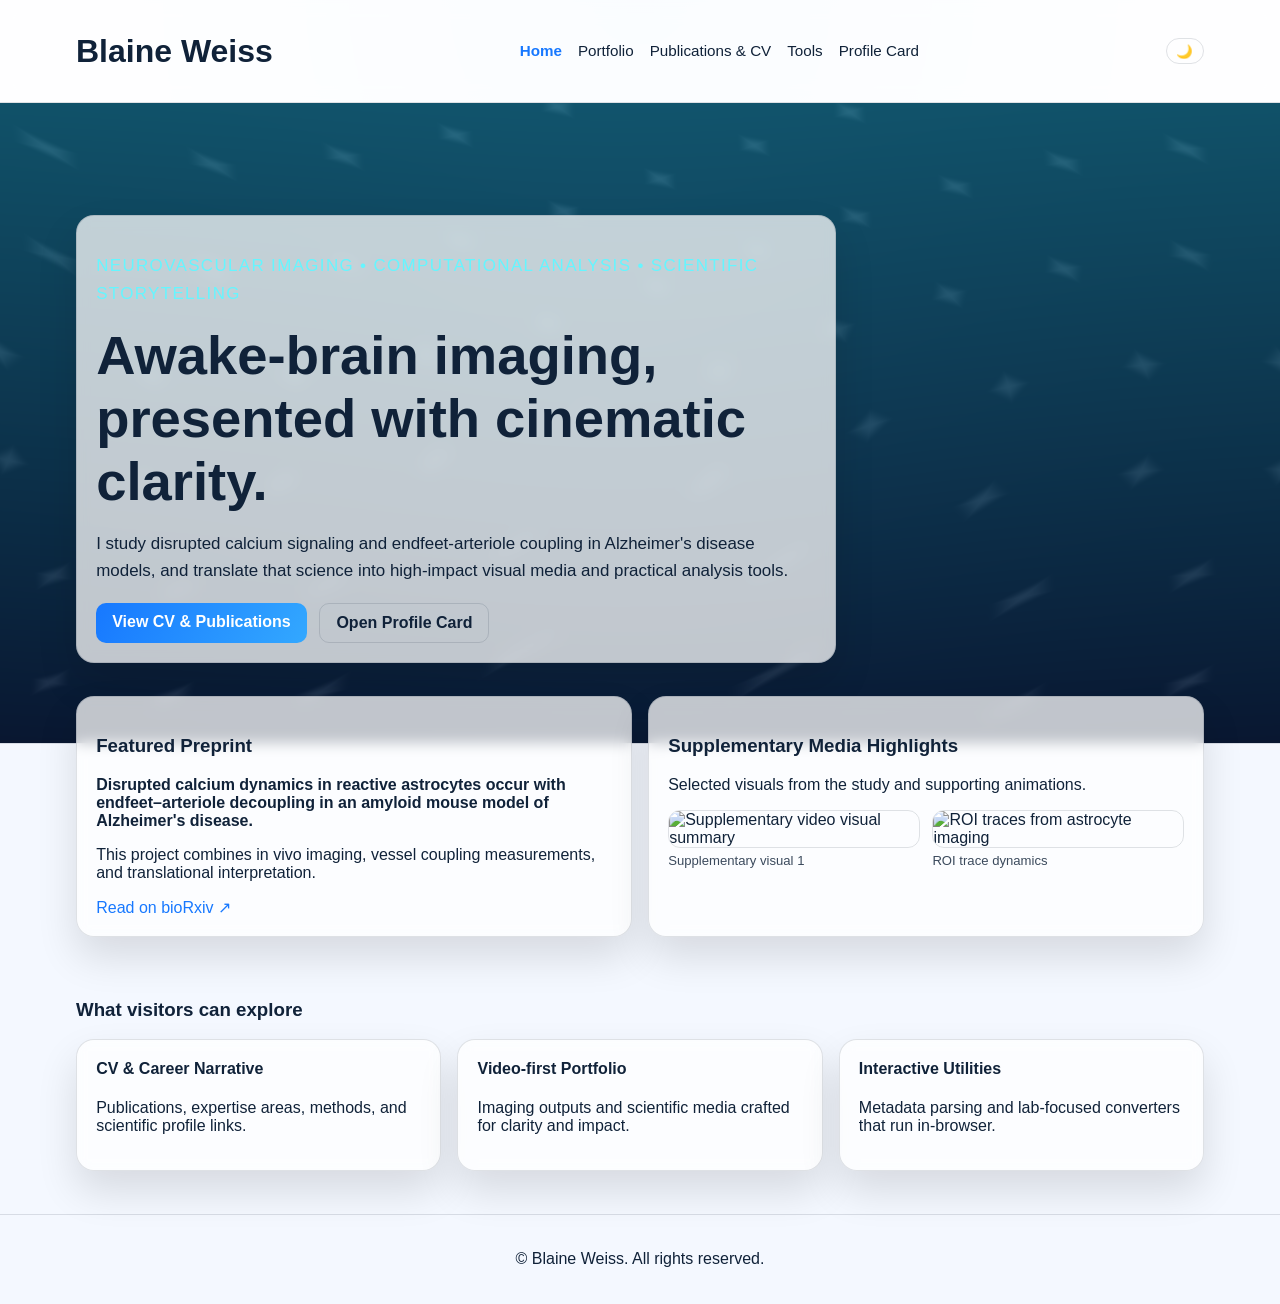
==== index.html @ a41b8e27 "Revamp site with cinematic homepage and functional tool suite" ====
<!DOCTYPE html>
<html lang="en">
  <head>
    <meta charset="UTF-8" />
    <meta name="viewport" content="width=device-width, initial-scale=1.0" />
    <title>Blaine Weiss – Neurovascular Imaging Research</title>
    <script>
      (function () {
        try {
          var stored = localStorage.getItem('theme');
          var prefersDark = window.matchMedia && window.matchMedia('(prefers-color-scheme: dark)').matches;
          var useDark = stored ? stored === 'dark' : prefersDark;
          if (useDark) {
            document.documentElement.classList.add('dark');
          }
        } catch (e) {}
      })();
    </script>
    <link rel="stylesheet" href="Vendor/bootstrap/bootstrap.min.css" />
    <link rel="stylesheet" href="css/style.css" />
  </head>
  <body>
    <header class="site-header">
      <div class="container">
        <h1 class="logo"><a href="index.html">Blaine Weiss</a></h1>
        <nav class="site-nav">
          <ul>
            <li><a href="index.html" class="active">Home</a></li>
            <li><a href="portfolio.html">Portfolio</a></li>
            <li><a href="publications.html">Publications &amp; CV</a></li>
            <li><a href="tools.html">Tools</a></li>
            <li><a href="profile.html">Profile Card</a></li>
          </ul>
        </nav>
        <button id="mode-toggle" class="mode-toggle" aria-label="Toggle dark/light mode">🌙</button>
      </div>
    </header>

    <main>
      <section class="hero hero-raytrace">
        <canvas id="ray-canvas" aria-hidden="true"></canvas>
        <div class="container hero-inner">
          <div class="hero-content glass-panel">
            <p class="eyebrow">Neurovascular Imaging • Computational Analysis • Scientific Storytelling</p>
            <h2>Awake-brain imaging, presented with cinematic clarity.</h2>
            <p>
              I study disrupted calcium signaling and endfeet-arteriole coupling in Alzheimer's disease models,
              and translate that science into high-impact visual media and practical analysis tools.
            </p>
            <div class="hero-ctas">
              <a class="cta-btn" href="publications.html">View CV &amp; Publications</a>
              <a class="ghost-btn" href="profile.html">Open Profile Card</a>
            </div>
          </div>
        </div>
      </section>

      <section class="container feature-grid">
        <article class="glass-panel">
          <h3>Featured Preprint</h3>
          <p>
            <strong>Disrupted calcium dynamics in reactive astrocytes occur with endfeet–arteriole decoupling in an amyloid mouse model of Alzheimer's disease.</strong>
          </p>
          <p>
            This project combines in vivo imaging, vessel coupling measurements, and translational interpretation.
          </p>
          <a href="https://www.biorxiv.org/content/10.1101/2025.01.24.634584v2" target="_blank" rel="noopener">Read on bioRxiv ↗</a>
        </article>

        <article class="glass-panel">
          <h3>Supplementary Media Highlights</h3>
          <p>Selected visuals from the study and supporting animations.</p>
          <div class="media-strip">
            <figure>
              <img src="assets/gifs/TESTsupp1.gif" alt="Supplementary video visual summary" />
              <figcaption>Supplementary visual 1</figcaption>
            </figure>
            <figure>
              <img src="assets/gifs/AWROITracesFigure.gif" alt="ROI traces from astrocyte imaging" />
              <figcaption>ROI trace dynamics</figcaption>
            </figure>
          </div>
        </article>
      </section>

      <section class="container section-spacer">
        <h3>What visitors can explore</h3>
        <div class="cards-3">
          <article class="glass-panel mini-card">
            <h4>CV &amp; Career Narrative</h4>
            <p>Publications, expertise areas, methods, and scientific profile links.</p>
          </article>
          <article class="glass-panel mini-card">
            <h4>Video-first Portfolio</h4>
            <p>Imaging outputs and scientific media crafted for clarity and impact.</p>
          </article>
          <article class="glass-panel mini-card">
            <h4>Interactive Utilities</h4>
            <p>Metadata parsing and lab-focused converters that run in-browser.</p>
          </article>
        </div>
      </section>
    </main>

    <footer class="site-footer">
      <div class="container">
        <p>&copy; <span id="year"></span> Blaine Weiss. All rights reserved.</p>
      </div>
    </footer>

    <script src="js/main.js"></script>
    <script src="js/ray-hero.js"></script>
  </body>
</html>
---- css/style.css ----
:root {
  --bg-colour: #f4f8ff;
  --text-colour: #102239;
  --accent-colour: #1778ff;
  --accent-2: #65f6ff;
  --panel: rgba(255, 255, 255, 0.75);
  --header-bg: rgba(255, 255, 255, 0.86);
  --border: rgba(16, 34, 57, 0.13);
}

:root.dark {
  --bg-colour: #050b16;
  --text-colour: #ebf4ff;
  --accent-colour: #69acff;
  --accent-2: #6ff9ff;
  --panel: rgba(9, 20, 36, 0.72);
  --header-bg: rgba(5, 11, 22, 0.84);
  --border: rgba(255, 255, 255, 0.14);
}

* { box-sizing: border-box; }
body {
  margin: 0;
  font-family: Inter, -apple-system, BlinkMacSystemFont, 'Segoe UI', sans-serif;
  background: radial-gradient(circle at top, rgba(40, 142, 255, 0.12), transparent 35%), var(--bg-colour);
  color: var(--text-colour);
}

.container { max-width: 1160px; margin: 0 auto; padding: 0 1rem; }
a { color: var(--accent-colour); text-decoration: none; }
a:hover { opacity: 0.85; }

.site-header {
  position: sticky;
  top: 0;
  z-index: 50;
  backdrop-filter: blur(10px);
  background: var(--header-bg);
  border-bottom: 1px solid var(--border);
}
.site-header .container {
  display: flex;
  align-items: center;
  justify-content: space-between;
  gap: 1rem;
  padding: 0.7rem 1rem;
}
.logo a { color: var(--text-colour); font-weight: 700; }
.site-nav ul { list-style: none; margin: 0; padding: 0; display: flex; gap: 1rem; flex-wrap: wrap; }
.site-nav a { color: var(--text-colour); font-size: 0.95rem; }
.site-nav a.active { color: var(--accent-colour); font-weight: 600; }
.mode-toggle { border: 1px solid var(--border); background: transparent; border-radius: 999px; padding: 0.3rem 0.6rem; color: var(--text-colour); }

.hero { position: relative; min-height: 68vh; overflow: hidden; border-bottom: 1px solid var(--border); }
#ray-canvas { position: absolute; inset: 0; width: 100%; height: 100%; display: block; }
.hero-inner { position: relative; z-index: 1; padding: 7rem 1rem 5rem; }
.hero-content { max-width: 760px; }
.eyebrow { text-transform: uppercase; letter-spacing: 0.08em; font-size: 0.75rem; color: var(--accent-2); }
h2 { font-size: clamp(1.8rem, 5vw, 3.4rem); margin: 0.6rem 0 1rem; }
.hero-content p { font-size: 1.06rem; line-height: 1.6; }
.hero-ctas { display: flex; gap: 0.8rem; flex-wrap: wrap; margin-top: 1.2rem; }

.glass-panel {
  background: var(--panel);
  border: 1px solid var(--border);
  border-radius: 18px;
  box-shadow: 0 20px 40px rgba(0, 0, 0, 0.12);
  backdrop-filter: blur(7px);
  padding: 1.2rem;
}

.cta-btn, .ghost-btn {
  display: inline-block;
  padding: 0.62rem 1rem;
  border-radius: 10px;
  font-weight: 600;
}
.cta-btn { border: none; background: linear-gradient(120deg, var(--accent-colour), #33a8ff); color: white; }
.ghost-btn { border: 1px solid var(--border); color: var(--text-colour); background: transparent; }

.feature-grid {
  display: grid;
  grid-template-columns: repeat(auto-fit, minmax(280px, 1fr));
  gap: 1rem;
  margin-top: -3rem;
  position: relative;
  z-index: 3;
}

.media-strip { display: grid; grid-template-columns: repeat(auto-fit, minmax(140px, 1fr)); gap: 0.8rem; }
.media-strip figure { margin: 0; }
.media-strip img { width: 100%; border-radius: 12px; border: 1px solid var(--border); display: block; }
.media-strip figcaption { margin-top: 0.35rem; font-size: 0.82rem; opacity: 0.82; }
.large-gap { margin-top: 1rem; }

.section-spacer { padding: 2.7rem 1rem; }
.cards-3 { display: grid; grid-template-columns: repeat(auto-fit, minmax(230px, 1fr)); gap: 1rem; }
.mini-card h4 { margin-top: 0; }

.tools-grid label { display: block; margin: 0.6rem 0; font-size: 0.9rem; }
.tools-grid input[type="number"],
.tools-grid input[type="file"] {
  width: 100%;
  margin-top: 0.25rem;
  border-radius: 8px;
  border: 1px solid var(--border);
  background: transparent;
  color: var(--text-colour);
  padding: 0.55rem;
}
.tool-box pre {
  min-height: 140px;
  white-space: pre-wrap;
  border: 1px solid var(--border);
  border-radius: 10px;
  padding: 0.7rem;
  margin-top: 0.8rem;
  font-size: 0.83rem;
}
.muted { opacity: 0.8; }
.tool-output { min-height: 46px; }
.small { font-size: 0.82rem; }

.publications-list { display: grid; gap: 1rem; }
.pub-item h3 { margin-top: 0; font-size: 1.1rem; }

.site-footer { border-top: 1px solid var(--border); padding: 1.2rem 0; text-align: center; }

@media (max-width: 900px) {
  .site-header .container { align-items: flex-start; flex-direction: column; }
}
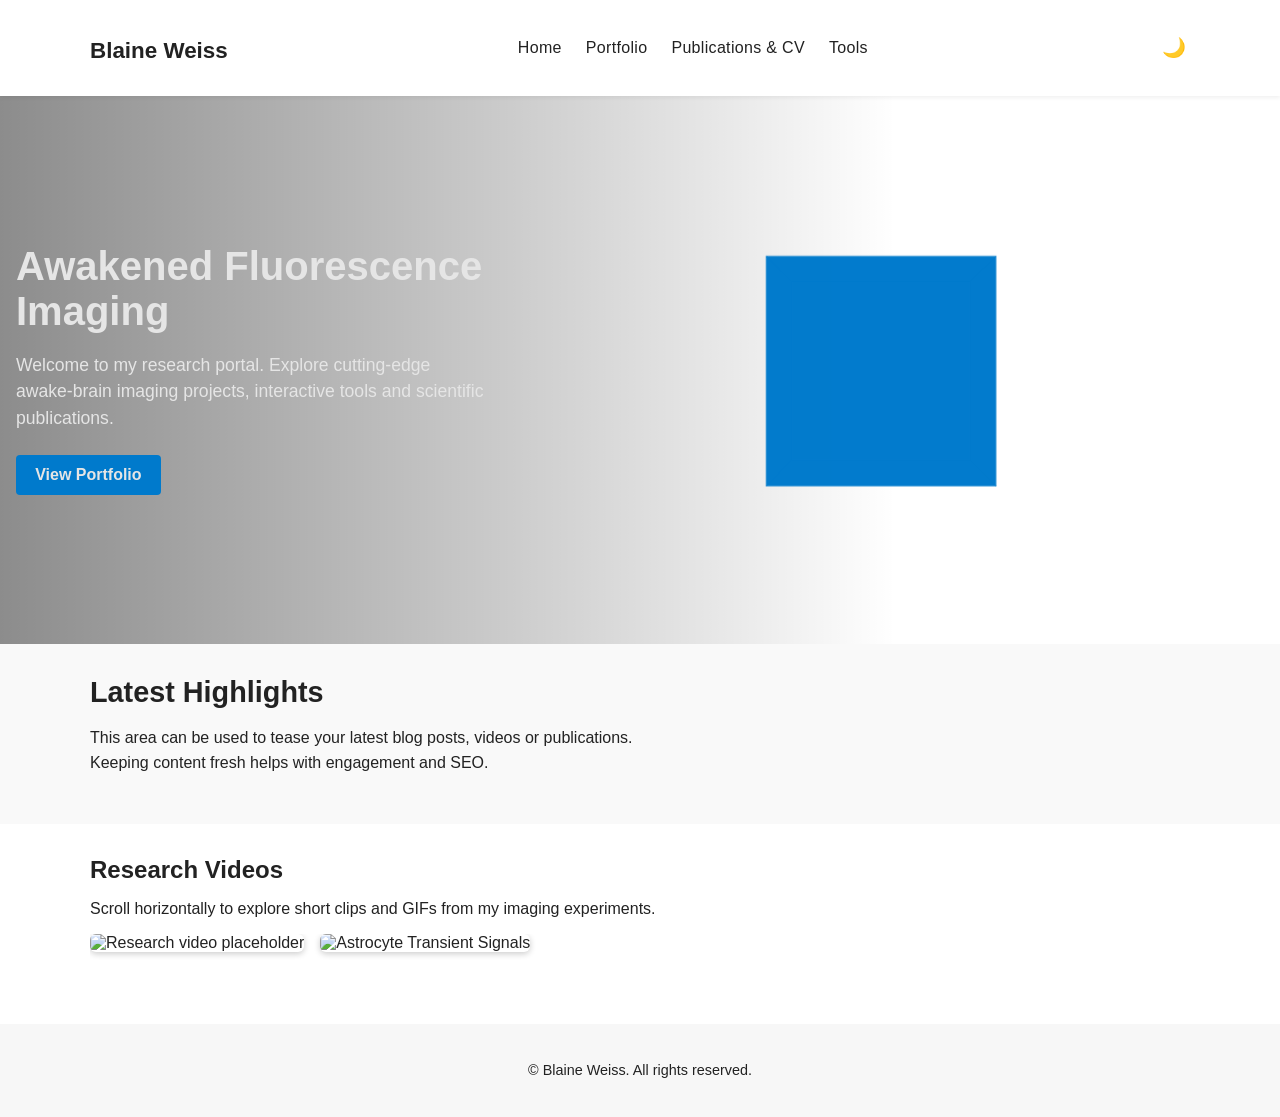
==== commit 88c7c026: "Revert "Revamp UI: new theme, WebGL hero, and improved tools/TIFF metadata reader"" ====
--- a/index.html
+++ b/index.html
@@ -3,7 +3,8 @@
   <head>
     <meta charset="UTF-8" />
     <meta name="viewport" content="width=device-width, initial-scale=1.0" />
-    <title>Blaine Weiss – Neurovascular Imaging Research</title>
+    <title>Blaine Weiss – Research Portal</title>
+    <!-- Apply saved colour scheme before CSS loads to prevent flash -->
     <script>
       (function () {
         try {
@@ -13,11 +14,16 @@
           if (useDark) {
             document.documentElement.classList.add('dark');
           }
-        } catch (e) {}
+        } catch (e) {
+          /* ignore */
+        }
       })();
     </script>
-    <link rel="stylesheet" href="Vendor/bootstrap/bootstrap.min.css" />
+    <link rel="stylesheet" href="vendor/bootstrap/bootstrap.min.css">
+    <link rel="stylesheet" href="https://cdn.jsdelivr.net/npm/bootstrap-icons@1.11.3/font/bootstrap-icons.min.css">
     <link rel="stylesheet" href="css/style.css" />
+    <!-- When you supply your own 3D models later, you can add a loader such as Three.js.
+         For now we use a CSS‑animated cube as a placeholder to avoid external scripts. -->
   </head>
   <body>
     <header class="site-header">
@@ -25,90 +31,72 @@
         <h1 class="logo"><a href="index.html">Blaine Weiss</a></h1>
         <nav class="site-nav">
           <ul>
-            <li><a href="index.html" class="active">Home</a></li>
+            <li><a href="index.html">Home</a></li>
             <li><a href="portfolio.html">Portfolio</a></li>
             <li><a href="publications.html">Publications &amp; CV</a></li>
             <li><a href="tools.html">Tools</a></li>
-            <li><a href="profile.html">Profile Card</a></li>
           </ul>
         </nav>
-        <button id="mode-toggle" class="mode-toggle" aria-label="Toggle dark/light mode">🌙</button>
+        <button id="mode-toggle" class="mode-toggle" aria-label="Toggle dark/light mode">
+          🌙
+        </button>
       </div>
     </header>
-
     <main>
-      <section class="hero hero-raytrace">
-        <canvas id="ray-canvas" aria-hidden="true"></canvas>
-        <div class="container hero-inner">
-          <div class="hero-content glass-panel">
-            <p class="eyebrow">Neurovascular Imaging • Computational Analysis • Scientific Storytelling</p>
-            <h2>Awake-brain imaging, presented with cinematic clarity.</h2>
-            <p>
-              I study disrupted calcium signaling and endfeet-arteriole coupling in Alzheimer's disease models,
-              and translate that science into high-impact visual media and practical analysis tools.
-            </p>
-            <div class="hero-ctas">
-              <a class="cta-btn" href="publications.html">View CV &amp; Publications</a>
-              <a class="ghost-btn" href="profile.html">Open Profile Card</a>
-            </div>
+      <!-- <section class="hero"> -->
+      <section class="hero hero--gif">
+        <div class="hero-content">
+          <h2>Awakened Fluorescence Imaging</h2>
+          <p>
+            Welcome to my research portal. Explore cutting‑edge awake‑brain imaging
+            projects, interactive tools and scientific publications.
+          </p>
+          <a class="cta-btn" href="portfolio.html">View Portfolio</a>
+        </div>
+        <div class="hero-3d">
+          <!-- CSS‑based rotating cube placeholder. You can later replace this entire
+               cube element with a Three.js canvas or your own 3D model. -->
+          <div class="cube" aria-label="3D scene placeholder">
+            <div class="face front"></div>
+            <div class="face back"></div>
+            <div class="face right"></div>
+            <div class="face left"></div>
+            <div class="face top"></div>
+            <div class="face bottom"></div>
           </div>
         </div>
       </section>
-
-      <section class="container feature-grid">
-        <article class="glass-panel">
-          <h3>Featured Preprint</h3>
+      <section class="updates">
+        <div class="container">
+          <h3>Latest Highlights</h3>
           <p>
-            <strong>Disrupted calcium dynamics in reactive astrocytes occur with endfeet–arteriole decoupling in an amyloid mouse model of Alzheimer's disease.</strong>
+            This area can be used to tease your latest blog posts, videos or
+            publications. Keeping content fresh helps with engagement and SEO.
           </p>
-          <p>
-            This project combines in vivo imaging, vessel coupling measurements, and translational interpretation.
-          </p>
-          <a href="https://www.biorxiv.org/content/10.1101/2025.01.24.634584v2" target="_blank" rel="noopener">Read on bioRxiv ↗</a>
-        </article>
-
-        <article class="glass-panel">
-          <h3>Supplementary Media Highlights</h3>
-          <p>Selected visuals from the study and supporting animations.</p>
-          <div class="media-strip">
-            <figure>
-              <img src="assets/gifs/TESTsupp1.gif" alt="Supplementary video visual summary" />
-              <figcaption>Supplementary visual 1</figcaption>
-            </figure>
-            <figure>
-              <img src="assets/gifs/AWROITracesFigure.gif" alt="ROI traces from astrocyte imaging" />
-              <figcaption>ROI trace dynamics</figcaption>
-            </figure>
-          </div>
-        </article>
+        </div>
       </section>
 
-      <section class="container section-spacer">
-        <h3>What visitors can explore</h3>
-        <div class="cards-3">
-          <article class="glass-panel mini-card">
-            <h4>CV &amp; Career Narrative</h4>
-            <p>Publications, expertise areas, methods, and scientific profile links.</p>
-          </article>
-          <article class="glass-panel mini-card">
-            <h4>Video-first Portfolio</h4>
-            <p>Imaging outputs and scientific media crafted for clarity and impact.</p>
-          </article>
-          <article class="glass-panel mini-card">
-            <h4>Interactive Utilities</h4>
-            <p>Metadata parsing and lab-focused converters that run in-browser.</p>
-          </article>
+      <!-- Research videos gallery on the home page -->
+      <section class="gif-gallery-section" style="padding: 2rem 1rem;">
+        <div class="container">
+          <h3>Research Videos</h3>
+          <p>Scroll horizontally to explore short clips and GIFs from my imaging experiments.</p>
+          <div class="gif-gallery">
+            <!-- Replace these <img> elements with your own GIFs or videos. You can
+                 add more images by placing files in the `assets/gifs/` folder and
+                 adding additional <img> tags here. -->
+            <img src="assets/gifs/placeholder.gif" alt="Research video placeholder" />
+            <img src="assets/gifs/AWROITracesFigure.gif?v=2025-08-11" alt="Astrocyte Transient Signals" />
+            
+          </div>
         </div>
       </section>
     </main>
-
     <footer class="site-footer">
       <div class="container">
         <p>&copy; <span id="year"></span> Blaine Weiss. All rights reserved.</p>
       </div>
     </footer>
-
     <script src="js/main.js"></script>
-    <script src="js/ray-hero.js"></script>
   </body>
 </html>
--- a/css/style.css
+++ b/css/style.css
@@ -1,131 +1,323 @@
+/*
+  Basic styles for the research portal.  This file defines a light and dark
+  colour scheme using CSS variables.  The dark mode is activated by adding
+  the `dark` class to the <body> element.  Typography and layout follow
+  minimalistic design principles and responsive adjustments.
+*/
+
+/* Colour variables for light mode */
 :root {
-  --bg-colour: #f4f8ff;
-  --text-colour: #102239;
-  --accent-colour: #1778ff;
-  --accent-2: #65f6ff;
-  --panel: rgba(255, 255, 255, 0.75);
-  --header-bg: rgba(255, 255, 255, 0.86);
-  --border: rgba(16, 34, 57, 0.13);
-}
-
+  --bg-colour:#ffffff; --text-colour:#222; --accent-colour:#007acc;
+  --header-bg:rgba(255,255,255,.9); --nav-link-colour:#222; --nav-link-hover:#007acc;
+  --footer-bg:#f7f7f7; --button-bg:var(--accent-colour); --button-text:#fff;
+  --section-bg:#f9f9f9;
+}
+
+/* Dark overrides */
 :root.dark {
-  --bg-colour: #050b16;
-  --text-colour: #ebf4ff;
-  --accent-colour: #69acff;
-  --accent-2: #6ff9ff;
-  --panel: rgba(9, 20, 36, 0.72);
-  --header-bg: rgba(5, 11, 22, 0.84);
-  --border: rgba(255, 255, 255, 0.14);
-}
-
-* { box-sizing: border-box; }
+  --bg-colour:#0e1a24; --text-colour:#e5e5e5; --accent-colour:#67b7ff;
+  --header-bg:rgba(14,26,36,.9); --nav-link-colour:#e5e5e5; --nav-link-hover:#fff;
+  --footer-bg:#0e1a24; --button-bg:var(--accent-colour); --button-text:#0e1a24;
+  --section-bg:#13233a;
+}
+
+/* Base styles */
 body {
   margin: 0;
-  font-family: Inter, -apple-system, BlinkMacSystemFont, 'Segoe UI', sans-serif;
-  background: radial-gradient(circle at top, rgba(40, 142, 255, 0.12), transparent 35%), var(--bg-colour);
+  font-family: -apple-system, BlinkMacSystemFont, 'Segoe UI', Roboto,
+    Oxygen, Ubuntu, Cantarell, 'Open Sans', 'Helvetica Neue', sans-serif;
+  background-color: var(--bg-colour);
   color: var(--text-colour);
-}
-
-.container { max-width: 1160px; margin: 0 auto; padding: 0 1rem; }
-a { color: var(--accent-colour); text-decoration: none; }
-a:hover { opacity: 0.85; }
-
+  transition: background-color 0.3s ease, color 0.3s ease;
+}
+
+a {
+  color: var(--accent-colour);
+  text-decoration: none;
+  transition: color 0.2s ease;
+}
+a:hover {
+  color: var(--nav-link-hover);
+}
+
+/* Container utility */
+.container {
+  max-width: 1100px;
+  margin: 0 auto;
+  padding: 0 1rem;
+}
+
+/* Header */
 .site-header {
   position: sticky;
   top: 0;
-  z-index: 50;
-  backdrop-filter: blur(10px);
-  background: var(--header-bg);
-  border-bottom: 1px solid var(--border);
+  background-color: var(--header-bg);
+  backdrop-filter: blur(8px);
+  z-index: 100;
+  box-shadow: 0 2px 4px rgba(0, 0, 0, 0.06);
 }
 .site-header .container {
   display: flex;
   align-items: center;
   justify-content: space-between;
+  padding: 0.5rem 0;
+}
+.logo a {
+  font-size: 1.4rem;
+  font-weight: 700;
+  color: var(--nav-link-colour);
+}
+.site-nav ul {
+  list-style: none;
+  margin: 0;
+  padding: 0;
+  display: flex;
+  gap: 1.5rem;
+}
+.site-nav a {
+  color: var(--nav-link-colour);
+  font-weight: 500;
+  letter-spacing: 0.02em;
+}
+.site-nav a:hover {
+  color: var(--nav-link-hover);
+}
+.mode-toggle {
+  background: none;
+  border: none;
+  font-size: 1.2rem;
+  cursor: pointer;
+  color: var(--nav-link-colour);
+  padding: 0.25rem;
+  line-height: 1;
+}
+.mode-toggle:hover {
+  color: var(--nav-link-hover);
+}
+
+/* Hero section */
+.hero {
+  display: flex;
+  flex-wrap: wrap;
+  align-items: center;
+  justify-content: space-between;
+  padding: 4rem 1rem;
+  background-image: "../assets/gifs/TESTsupp1.gif" /* linear-gradient(135deg, rgba(0,0,0,0.05), rgba(0,0,0,0)); */
+}
+.hero-content {
+  flex: 1 1 350px;
+  max-width: 480px;
+}
+.hero-content h2 {
+  font-size: 2.5rem;
+  margin-top: 0;
+  margin-bottom: 1rem;
+}
+.hero-content p {
+  font-size: 1.1rem;
+  line-height: 1.5;
+  margin-bottom: 1.5rem;
+  color: var(--text--colour);
+}
+
+/* Hero with GIF background */
+.hero.hero--gif {
+  position: relative;
+  /* remove the gradient set on .hero */
+  background-image: none;
+  /* your GIF */
+  background-image: url('../assets/gifs/TESTsupp1.gif');
+  background-size: cover;
+  background-position: center;
+  background-repeat: no-repeat;
+  min-height: 420px; /* make sure it has height on empty screens */
+  overflow: hidden;
+  --text-colour: #e5e5e5;
+}
+/* ensure hero text actually uses the variable above */
+.hero.hero--gif .hero-title,
+.hero.hero--gif .hero-content,
+.hero.hero--gif .hero-content a {
+  color: var(--text-colour);
+}
+/* Optional: overlay for text legibility */
+.hero.hero--gif::before {
+  content: "";
+  position: absolute;
+  inset: 0;
+  /* left-to-right fade so text on the left pops */
+  background: linear-gradient(
+    90deg,
+    rgba(0,0,0,0.45) 0%,
+    rgba(0,0,0,0.20) 40%,
+    rgba(0,0,0,0.00) 70%
+  );
+  pointer-events: none;
+  z-index: 0;
+}
+
+/* Keep your content above the overlay */
+.hero.hero--gif .container,
+.hero.hero--gif .hero-content,
+.hero.hero--gif .hero-3d {
+  position: relative;
+  z-index: 1;
+}
+
+/* Respect reduced-motion users (swap to a still image) */
+@media (prefers-reduced-motion: reduce) {
+  .hero--gif {
+    background-image: url('assets/gifs/astro_vessels_hero_still.jpg');
+  }
+}
+
+
+
+.cta-btn {
+  display: inline-block;
+  padding: 0.7rem 1.2rem;
+  background-color: var(--button-bg);
+  color: var(--button-text);
+  border-radius: 4px;
+  font-weight: 600;
+  transition: background-color 0.2s ease;
+}
+.cta-btn:hover {
+  background-color: var(--nav-link-hover);
+}
+/* 3D placeholder container */
+.hero-3d {
+  flex: 1 1 350px;
+  display: flex;
+  align-items: center;
+  justify-content: center;
+  margin-top: 2rem;
+  perspective: 800px;
+}
+
+/* CSS‑based rotating cube */
+.cube {
+  position: relative;
+  width: 200px;
+  height: 200px;
+  transform-style: preserve-3d;
+  animation: rotate-cube 10s infinite linear;
+}
+.cube .face {
+  position: absolute;
+  width: 100%;
+  height: 100%;
+  border: 1px solid rgba(255, 255, 255, 0.1);
+  background: linear-gradient(135deg, var(--accent-colour), var(--accent-colour));
+  opacity: 0.9;
+}
+/* Position each face of the cube */
+.cube .front  { transform: translateZ(100px); }
+.cube .back   { transform: rotateY(180deg) translateZ(100px); }
+.cube .right  { transform: rotateY(90deg) translateZ(100px); }
+.cube .left   { transform: rotateY(-90deg) translateZ(100px); }
+.cube .top    { transform: rotateX(90deg) translateZ(100px); }
+.cube .bottom { transform: rotateX(-90deg) translateZ(100px); }
+
+@keyframes rotate-cube {
+  from {
+    transform: rotateX(0deg) rotateY(0deg);
+  }
+  to {
+    transform: rotateX(360deg) rotateY(360deg);
+  }
+}
+
+/* Updates section */
+.updates {
+  background-color: var(--section-bg);
+  padding: 2rem 0;
+}
+.updates h3 {
+  margin-top: 0;
+  margin-bottom: 1rem;
+  font-size: 1.8rem;
+}
+.updates p {
+  max-width: 600px;
+  line-height: 1.6;
+}
+
+/* Footer */
+.site-footer {
+  background-color: var(--footer-bg);
+  padding: 1.5rem 0;
+  text-align: center;
+  font-size: 0.9rem;
+  color: var(--nav-link-colour);
+  margin-top: 2rem;
+}
+
+/* GIF gallery styles */
+.gif-gallery {
+  display: flex;
+  overflow-x: auto;
   gap: 1rem;
-  padding: 0.7rem 1rem;
-}
-.logo a { color: var(--text-colour); font-weight: 700; }
-.site-nav ul { list-style: none; margin: 0; padding: 0; display: flex; gap: 1rem; flex-wrap: wrap; }
-.site-nav a { color: var(--text-colour); font-size: 0.95rem; }
-.site-nav a.active { color: var(--accent-colour); font-weight: 600; }
-.mode-toggle { border: 1px solid var(--border); background: transparent; border-radius: 999px; padding: 0.3rem 0.6rem; color: var(--text-colour); }
-
-.hero { position: relative; min-height: 68vh; overflow: hidden; border-bottom: 1px solid var(--border); }
-#ray-canvas { position: absolute; inset: 0; width: 100%; height: 100%; display: block; }
-.hero-inner { position: relative; z-index: 1; padding: 7rem 1rem 5rem; }
-.hero-content { max-width: 760px; }
-.eyebrow { text-transform: uppercase; letter-spacing: 0.08em; font-size: 0.75rem; color: var(--accent-2); }
-h2 { font-size: clamp(1.8rem, 5vw, 3.4rem); margin: 0.6rem 0 1rem; }
-.hero-content p { font-size: 1.06rem; line-height: 1.6; }
-.hero-ctas { display: flex; gap: 0.8rem; flex-wrap: wrap; margin-top: 1.2rem; }
-
-.glass-panel {
-  background: var(--panel);
-  border: 1px solid var(--border);
-  border-radius: 18px;
-  box-shadow: 0 20px 40px rgba(0, 0, 0, 0.12);
-  backdrop-filter: blur(7px);
-  padding: 1.2rem;
-}
-
-.cta-btn, .ghost-btn {
+  padding-bottom: 0.5rem;
+  scroll-behavior: smooth;
+}
+.gif-gallery img {
+  max-width: 250px;
+  height: auto;
+  border-radius: 6px;
+  flex: 0 0 auto;
+  box-shadow: 0 2px 6px rgba(0, 0, 0, 0.2);
+}
+.gif-gallery-section h3 {
+  margin-top: 0;
+  margin-bottom: 0.5rem;
+  font-size: 1.5rem;
+}
+
+/* Publications list styles */
+.publications-list {
+  display: flex;
+  flex-direction: column;
+  gap: 2rem;
+  margin-top: 1rem;
+}
+.pub-item h3 {
+  margin: 0 0 0.5rem 0;
+  font-size: 1.3rem;
+  color: var(--accent-colour);
+}
+.pub-item .pub-authors {
+  margin: 0;
+  font-style: italic;
+  font-size: 0.95rem;
+}
+.pub-item .pub-venue {
+  margin: 0.3rem 0;
+  font-size: 0.95rem;
+  color: var(--text-colour);
+}
+.pub-item a {
+  margin-right: 1rem;
+  font-size: 0.9rem;
+}
+
+/* Responsive adjustments */
+@media (min-width: 768px) {
+  .hero-3d {
+    margin-top: 0;
+  }
+  #three-canvas {
+    height: 350px;
+  }
+}
+.social-link { text-decoration: none; color: var(--text-colour); }
+.social-link:hover { color: var(--accent-colour); }
+
+/* generic icon utility */
+.icon {
+  width: 1em;               /* scales with font-size */
+  height: 1em;
+  fill: currentColor;       /* follow text color (dark mode safe) */
+  vertical-align: -0.125em; /* aligns baseline similar to .bi */
   display: inline-block;
-  padding: 0.62rem 1rem;
-  border-radius: 10px;
-  font-weight: 600;
-}
-.cta-btn { border: none; background: linear-gradient(120deg, var(--accent-colour), #33a8ff); color: white; }
-.ghost-btn { border: 1px solid var(--border); color: var(--text-colour); background: transparent; }
-
-.feature-grid {
-  display: grid;
-  grid-template-columns: repeat(auto-fit, minmax(280px, 1fr));
-  gap: 1rem;
-  margin-top: -3rem;
-  position: relative;
-  z-index: 3;
-}
-
-.media-strip { display: grid; grid-template-columns: repeat(auto-fit, minmax(140px, 1fr)); gap: 0.8rem; }
-.media-strip figure { margin: 0; }
-.media-strip img { width: 100%; border-radius: 12px; border: 1px solid var(--border); display: block; }
-.media-strip figcaption { margin-top: 0.35rem; font-size: 0.82rem; opacity: 0.82; }
-.large-gap { margin-top: 1rem; }
-
-.section-spacer { padding: 2.7rem 1rem; }
-.cards-3 { display: grid; grid-template-columns: repeat(auto-fit, minmax(230px, 1fr)); gap: 1rem; }
-.mini-card h4 { margin-top: 0; }
-
-.tools-grid label { display: block; margin: 0.6rem 0; font-size: 0.9rem; }
-.tools-grid input[type="number"],
-.tools-grid input[type="file"] {
-  width: 100%;
-  margin-top: 0.25rem;
-  border-radius: 8px;
-  border: 1px solid var(--border);
-  background: transparent;
-  color: var(--text-colour);
-  padding: 0.55rem;
-}
-.tool-box pre {
-  min-height: 140px;
-  white-space: pre-wrap;
-  border: 1px solid var(--border);
-  border-radius: 10px;
-  padding: 0.7rem;
-  margin-top: 0.8rem;
-  font-size: 0.83rem;
-}
-.muted { opacity: 0.8; }
-.tool-output { min-height: 46px; }
-.small { font-size: 0.82rem; }
-
-.publications-list { display: grid; gap: 1rem; }
-.pub-item h3 { margin-top: 0; font-size: 1.1rem; }
-
-.site-footer { border-top: 1px solid var(--border); padding: 1.2rem 0; text-align: center; }
-
-@media (max-width: 900px) {
-  .site-header .container { align-items: flex-start; flex-direction: column; }
-}
+}
